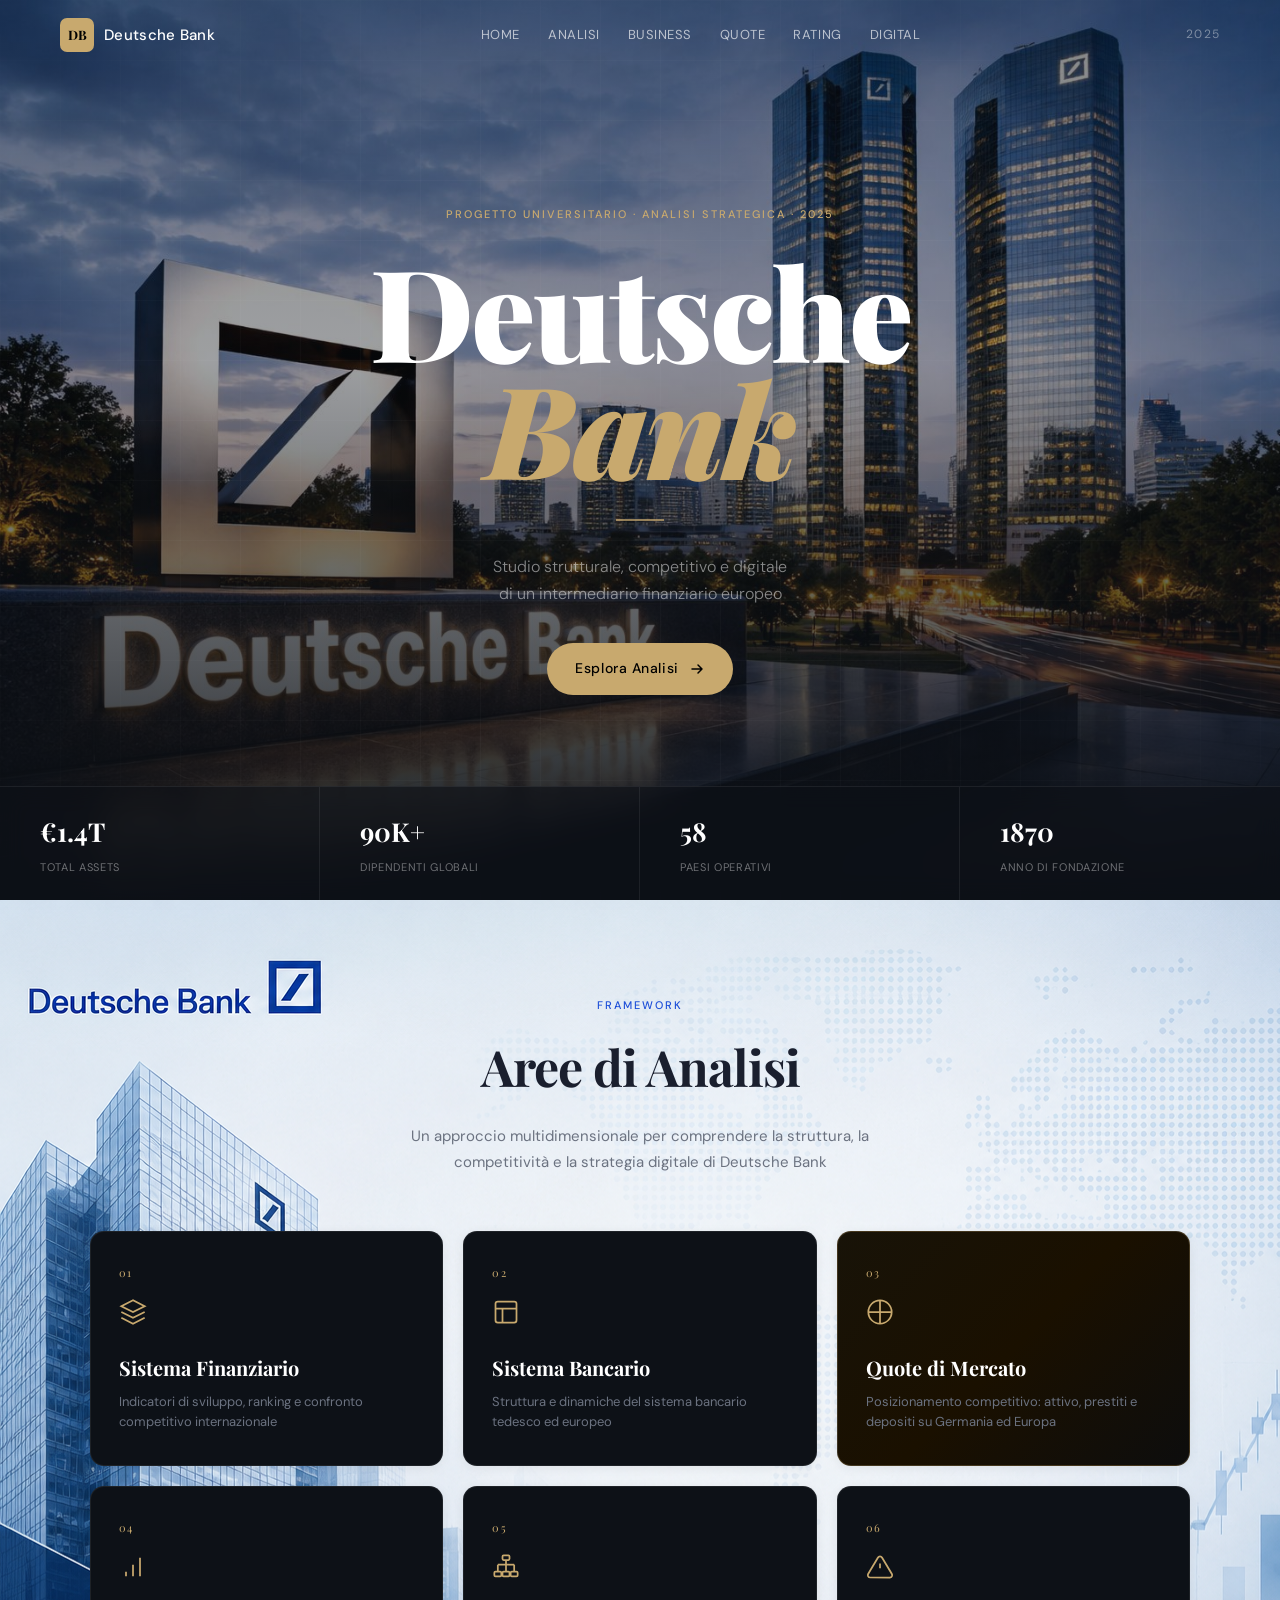
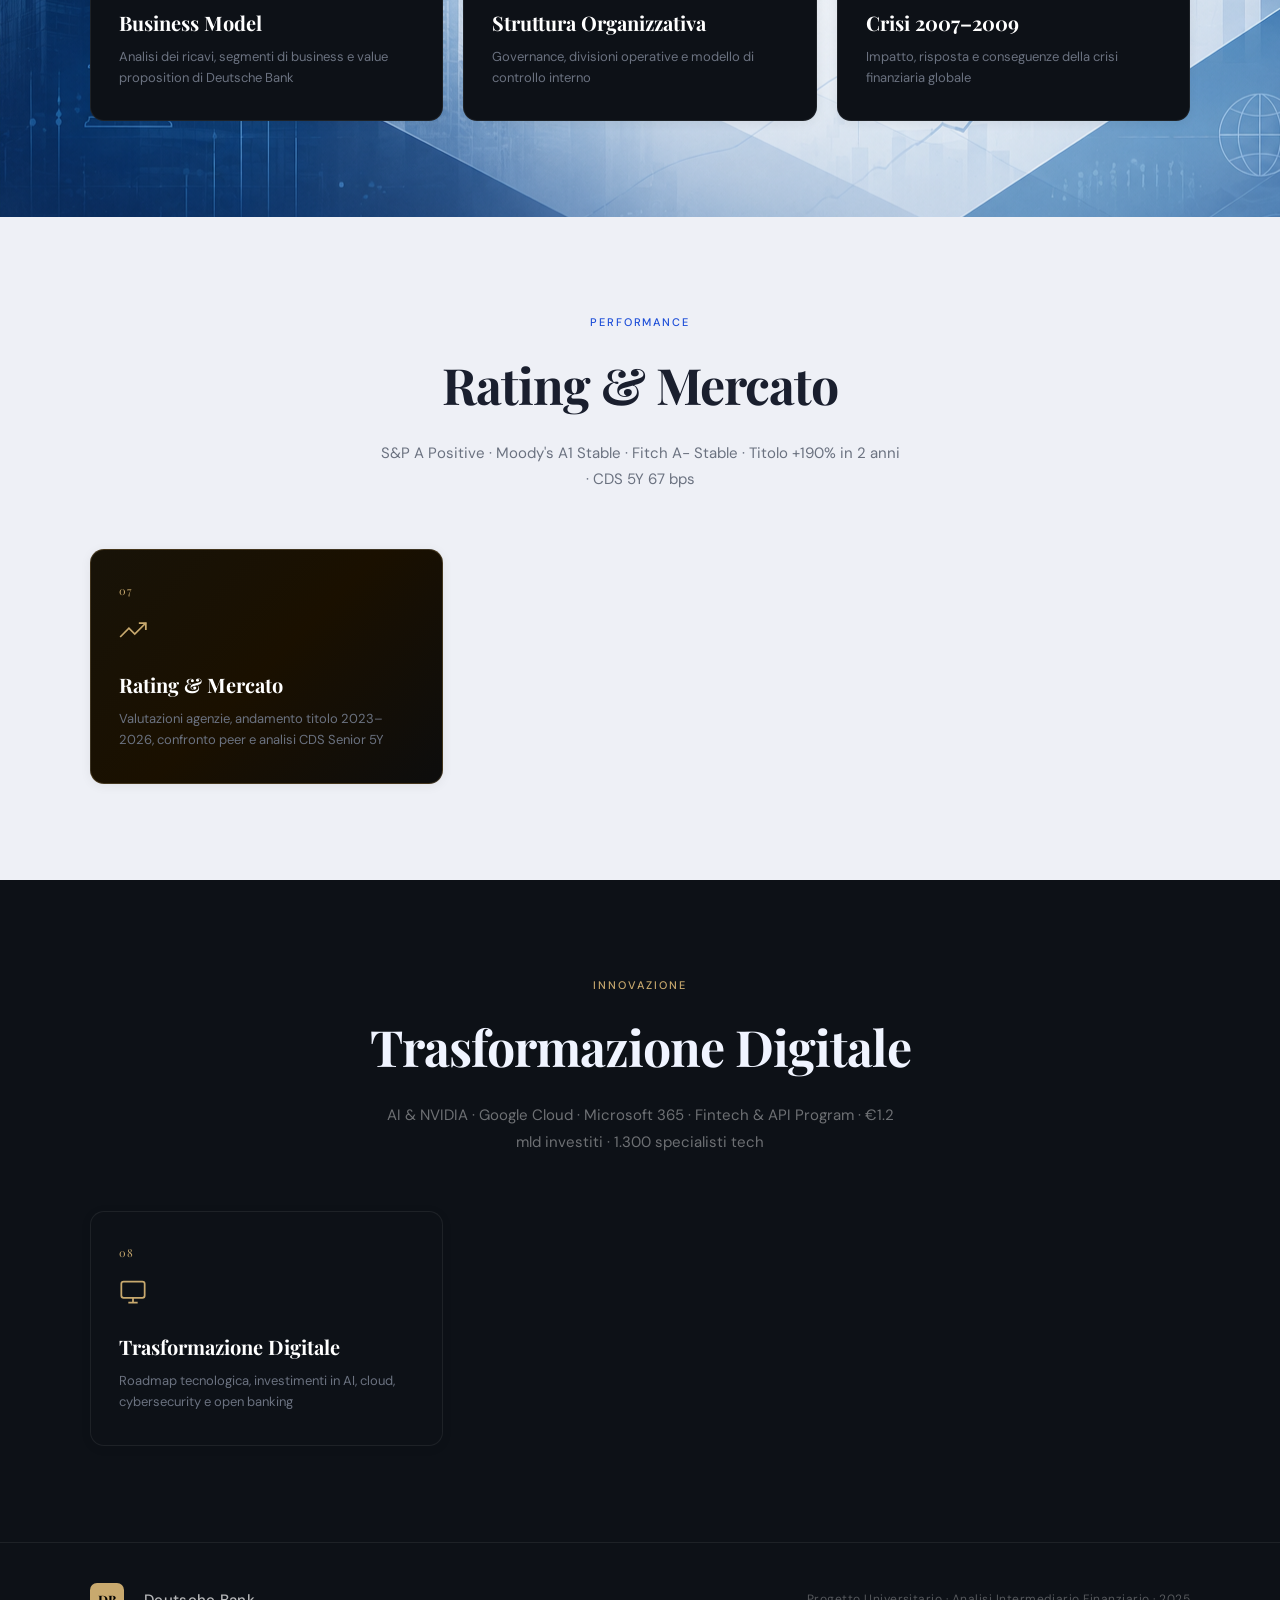
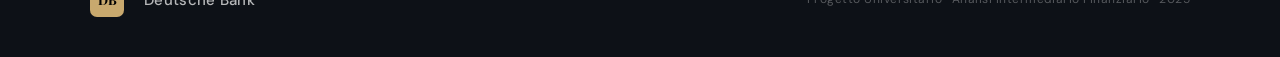
==== pj/index.html @ 519811cf "Add files via upload" ====
<!DOCTYPE html>
<html lang="it">
<head>
  <meta charset="UTF-8">
  <meta name="viewport" content="width=device-width, initial-scale=1">
  <title>Deutsche Bank | Strategic Analysis</title>
  <link rel="stylesheet" href="style.css">
  <link href="https://fonts.googleapis.com/css2?family=Playfair+Display:ital,wght@0,400;0,700;0,900;1,700&family=DM+Sans:wght@300;400;500;600&display=swap" rel="stylesheet">
</head>
<body>

<!-- ══════════════════ NAVBAR ══════════════════ -->
<header class="navbar" id="navbar">
  <div class="logo">
    <span class="logo-db">DB</span>
    <span class="logo-text">Deutsche Bank</span>
  </div>
  <nav class="nav-links">
    <a href="#home">Home</a>
    <a href="#analysis">Analisi</a>
    <a href="#parte4">Business</a>
    <a href="#quote">Quote</a>
    <a href="#rating">Rating</a>
    <a href="#digital">Digital</a>
  </nav>
  <div class="nav-year">2025</div>
</header>

<!-- ══════════════════ HERO ══════════════════ -->
<section id="home" class="hero">
  <div class="hero-bg" style="background-image: url('hero-bg.png');"></div>
  <div class="hero-overlay"></div>
  <div class="hero-grid-bg"></div>

  <div class="hero-content">
    <div class="hero-label">Progetto Universitario · Analisi Strategica · 2025</div>
    <h1 class="hero-title">
      Deutsche<br><em>Bank</em>
    </h1>
    <div class="hero-divider"></div>
    <p class="hero-sub">Studio strutturale, competitivo e digitale<br>di un intermediario finanziario europeo</p>
    <a href="#analysis" class="btn-primary">
      <span>Esplora Analisi</span>
      <svg width="16" height="16" viewBox="0 0 16 16" fill="none">
        <path d="M3 8h10M9 4l4 4-4 4" stroke="currentColor" stroke-width="1.5" stroke-linecap="round" stroke-linejoin="round"/>
      </svg>
    </a>
  </div>

  <div class="hero-stat-strip">
    <div class="hero-stat">
      <span class="stat-val">€1.4T</span>
      <span class="stat-lbl">Total Assets</span>
    </div>
    <div class="hero-stat">
      <span class="stat-val">90K+</span>
      <span class="stat-lbl">Dipendenti Globali</span>
    </div>
    <div class="hero-stat">
      <span class="stat-val">58</span>
      <span class="stat-lbl">Paesi Operativi</span>
    </div>
    <div class="hero-stat">
      <span class="stat-val">1870</span>
      <span class="stat-lbl">Anno di Fondazione</span>
    </div>
  </div>
</section>

<!-- ══════════════════ AREE DI ANALISI ══════════════════ -->
<section id="analysis" class="analysis-section" style="background-image: url('sfondo.png');">
  <div class="section-header">
    <span class="section-label">Framework</span>
    <h2 class="section-title">Aree di Analisi</h2>
    <p class="section-desc">Un approccio multidimensionale per comprendere la struttura, la competitività e la strategia digitale di Deutsche Bank</p>
  </div>

  <div class="cards-grid">
    <a href="sistema-finanziario.html" class="card card--featured">
      <div class="card-num">01</div>
      <div class="card-icon">
        <svg width="28" height="28" viewBox="0 0 24 24" fill="none" stroke="currentColor" stroke-width="1.5"><path d="M12 2L2 7l10 5 10-5-10-5z"/><path d="M2 17l10 5 10-5"/><path d="M2 12l10 5 10-5"/></svg>
      </div>
      <h3>Sistema Finanziario</h3>
      <p>Indicatori di sviluppo, ranking e confronto competitivo internazionale</p>
      <div class="card-arrow">→</div>
    </a>

    <a href="sistema-bancario.html" class="card card--featured">
      <div class="card-num">02</div>
      <div class="card-icon">
        <svg width="28" height="28" viewBox="0 0 24 24" fill="none" stroke="currentColor" stroke-width="1.5"><rect x="3" y="3" width="18" height="18" rx="2"/><path d="M3 9h18M9 21V9"/></svg>
      </div>
      <h3>Sistema Bancario</h3>
      <p>Struttura e dinamiche del sistema bancario tedesco ed europeo</p>
      <div class="card-arrow">→</div>
    </a>

    <a href="quote-mercato.html" class="card card--featured card--gold">
      <div class="card-num">03</div>
      <div class="card-icon">
        <svg width="28" height="28" viewBox="0 0 24 24" fill="none" stroke="currentColor" stroke-width="1.5"><circle cx="12" cy="12" r="10"/><path d="M12 2v20M2 12h20"/></svg>
      </div>
      <h3>Quote di Mercato</h3>
      <p>Posizionamento competitivo: attivo, prestiti e depositi su Germania ed Europa</p>
      <div class="card-arrow">→</div>
    </a>

    <a href="business-model.html" class="card card--featured">
      <div class="card-num">04</div>
      <div class="card-icon">
        <svg width="28" height="28" viewBox="0 0 24 24" fill="none" stroke="currentColor" stroke-width="1.5"><path d="M12 20V10M18 20V4M6 20v-4"/></svg>
      </div>
      <h3>Business Model</h3>
      <p>Analisi dei ricavi, segmenti di business e value proposition di Deutsche Bank</p>
      <div class="card-arrow">→</div>
    </a>
    <a href="struttura-organizzativa.html" class="card card--featured">
  <div class="card-num">05</div>
  <div class="card-icon">
    <svg width="28" height="28" viewBox="0 0 24 24" fill="none" stroke="currentColor" stroke-width="1.5">
      <rect x="9" y="2" width="6" height="4" rx="1"/>
      <rect x="2" y="16" width="6" height="4" rx="1"/>
      <rect x="9" y="16" width="6" height="4" rx="1"/>
      <rect x="16" y="16" width="6" height="4" rx="1"/>
      <line x1="12" y1="6" x2="12" y2="10"/>
      <line x1="5" y1="10" x2="19" y2="10"/>
      <line x1="5" y1="10" x2="5" y2="16"/>
      <line x1="12" y1="10" x2="12" y2="16"/>
      <line x1="19" y1="10" x2="19" y2="16"/>
    </svg>
  </div>
  <h3>Struttura Organizzativa</h3>
  <p>Governance, divisioni operative e modello di controllo interno</p>
  <div class="card-arrow">→</div>
</a>

<a href="crisi.html" class="card card--featured">
  <div class="card-num">06</div>
  <div class="card-icon">
    <svg width="28" height="28" viewBox="0 0 24 24" fill="none" stroke="currentColor" stroke-width="1.5"><path d="M10.29 3.86L1.82 18a2 2 0 0 0 1.71 3h16.94a2 2 0 0 0 1.71-3L13.71 3.86a2 2 0 0 0-3.42 0z"/><line x1="12" y1="9" x2="12" y2="13"/><line x1="12" y1="17" x2="12.01" y2="17"/></svg>
  </div>
  <h3>Crisi 2007–2009</h3>
  <p>Impatto, risposta e conseguenze della crisi finanziaria globale</p>
  <div class="card-arrow">→</div>
</a>
</section>
<!-- ══════════════════ RATING ══════════════════ -->
<section id="rating" class="section-light">
  <div class="section-header">
    <span class="section-label">Performance</span>
    <h2 class="section-title">Rating & Mercato</h2>
    <p class="section-desc">S&amp;P A Positive · Moody's A1 Stable · Fitch A− Stable · Titolo +190% in 2 anni · CDS 5Y 67 bps</p>
  </div>
  <div class="cards-grid">
    <a href="rating.html" class="card card--featured card--gold">
      <div class="card-num">07</div>
      <div class="card-icon">
        <svg width="28" height="28" viewBox="0 0 24 24" fill="none" stroke="currentColor" stroke-width="1.5"><polyline points="23 6 13.5 15.5 8.5 10.5 1 18"/><polyline points="17 6 23 6 23 12"/></svg>
      </div>
      <h3>Rating & Mercato</h3>
      <p>Valutazioni agenzie, andamento titolo 2023–2026, confronto peer e analisi CDS Senior 5Y</p>
      <div class="card-arrow">→</div>
    </a>
  </div>
</section>

<!-- ══════════════════ DIGITAL ══════════════════ -->
<section id="digital" class="section-dark">
  <div class="section-header light">
    <span class="section-label">Innovazione</span>
    <h2 class="section-title">Trasformazione Digitale</h2>
    <p class="section-desc">AI & NVIDIA · Google Cloud · Microsoft 365 · Fintech & API Program · €1.2 mld investiti · 1.300 specialisti tech</p>
  </div>
  <div class="cards-grid">
    <a href="digitalizzazione.html" class="card card--featured">
      <div class="card-num">08</div>
      <div class="card-icon">
        <svg width="28" height="28" viewBox="0 0 24 24" fill="none" stroke="currentColor" stroke-width="1.5"><rect x="2" y="3" width="20" height="14" rx="2"/><path d="M8 21h8M12 17v4"/></svg>
      </div>
      <h3>Trasformazione Digitale</h3>
      <p>Roadmap tecnologica, investimenti in AI, cloud, cybersecurity e open banking</p>
      <div class="card-arrow">→</div>
    </a>
  </div>
</section>

<!-- ══════════════════ FOOTER ══════════════════ -->
<footer class="footer">
  <div class="footer-inner">
    <div class="footer-logo">
      <span class="logo-db">DB</span>
      <span style="font-weight:500; font-size:15px; color:rgba(255,255,255,.7); letter-spacing:.02em; margin-left:10px;">Deutsche Bank</span>
    </div>
    <p class="footer-note">Progetto Universitario · Analisi Intermediario Finanziario · 2025</p>
  </div>
</footer>

<script src="script.js"></script>
</body>
</html>
---- pj/style.css ----
/* ===================================
   VARIABILI & RESET
=================================== */
:root {
  --bg:          #f7f8fc;
  --bg-2:        #eef0f6;
  --bg-dark:     #0d1117;
  --bg-dark-2:   #131926;
  --bg-card:     #ffffff;
  --bg-card-dark:#131926;

  --accent:      #c8a96e;
  --accent-2:    #1d4ed8;
  --accent-hover:#e0bf80;

  --text:        #1a1f2e;
  --text-muted:  #6b7280;
  --text-light:  #9ca3af;
  --text-white:  #f0f4ff;

  --border:      rgba(0,0,0,0.07);
  --border-dark: rgba(255,255,255,0.07);

  --radius:      14px;
  --font-display:'Playfair Display', Georgia, serif;
  --font-body:   'DM Sans', system-ui, sans-serif;

  --shadow-sm:   0 2px 12px rgba(0,0,0,0.06);
  --shadow-md:   0 8px 32px rgba(0,0,0,0.10);
  --shadow-lg:   0 20px 60px rgba(0,0,0,0.14);
}

*, *::before, *::after { margin:0; padding:0; box-sizing:border-box; }
html { scroll-behavior:smooth; }
body {
  font-family: var(--font-body);
  background: var(--bg);
  color: var(--text);
  overflow-x: hidden;
  line-height: 1.65;
}

/* ===================================
   NAVBAR
=================================== */
.navbar {
  position: fixed;
  top: 0; left: 0; right: 0;
  z-index: 1000;
  display: flex;
  align-items: center;
  justify-content: space-between;
  padding: 18px 60px;
  transition: background 0.35s, box-shadow 0.35s;
}
.navbar.scrolled {
  background: rgba(247,248,252,0.94);
  backdrop-filter: blur(16px);
  box-shadow: 0 1px 0 var(--border);
}
.logo { display:flex; align-items:center; gap:10px; text-decoration:none; }
.logo-db {
  display:inline-flex; align-items:center; justify-content:center;
  width:34px; height:34px;
  background: var(--accent); color:#000;
  font-family: var(--font-display); font-weight:700; font-size:13px;
  border-radius:7px;
}
.logo-text { font-weight:500; font-size:15px; color:white; letter-spacing:.02em; }
.logo-text.dark { color: var(--text); }

.nav-links { display:flex; gap:28px; }
.nav-links a {
  text-decoration:none; color:rgba(255,255,255,0.65); font-size:13px;
  font-weight:400; letter-spacing:.04em; text-transform:uppercase;
  transition:color 0.2s;
}
.nav-links a:hover { color:var(--accent); }
.navbar.scrolled .nav-links a { color: var(--text-muted); }
.navbar.scrolled .nav-links a:hover { color:var(--accent); }
.navbar.scrolled .logo-text { color: var(--text); }
.nav-year { font-size:12px; color:rgba(255,255,255,0.4); letter-spacing:.1em; }
.navbar.scrolled .nav-year { color:var(--text-light); }

/* ===================================
   HERO — con immagine
=================================== */
.hero {
  height: 100vh;
  min-height: 700px;
  display:flex; flex-direction:column;
  align-items:center; justify-content:center;
  position:relative; overflow:hidden;
}
.hero-bg {
  position:absolute; inset:0;
  background-size:cover; background-position:center 30%;
  background-repeat:no-repeat;
  background-color: var(--bg-dark);
}
.hero-overlay {
  position:absolute; inset:0;
  background: linear-gradient(to bottom,
    rgba(13,17,23,0.5) 0%,
    rgba(13,17,23,0.4) 40%,
    rgba(13,17,23,0.72) 75%,
    rgba(13,17,23,1.0) 100%
  );
  z-index:1;
}
.hero-grid-bg {
  position:absolute; inset:0; z-index:2;
  background-image:
    linear-gradient(rgba(255,255,255,.022) 1px, transparent 1px),
    linear-gradient(90deg, rgba(255,255,255,.022) 1px, transparent 1px);
  background-size:60px 60px;
  mask-image: radial-gradient(ellipse 80% 80% at 50% 50%, black 40%, transparent 100%);
}
.hero-content {
  text-align:center;
  position:relative; z-index:3;
  animation: fadeUp .9s ease both;
}
.hero-label {
  font-size:11px; letter-spacing:.18em; text-transform:uppercase;
  color: var(--accent); margin-bottom:28px; font-weight:500;
}
.hero-title {
  font-family: var(--font-display);
  font-size: clamp(72px, 10vw, 130px);
  font-weight:900; line-height:.92; color:white; letter-spacing:-.02em;
}
.hero-title em { font-style:italic; color: var(--accent); }
.hero-divider { width:48px; height:2px; background:var(--accent); margin:32px auto; opacity:.7; }
.hero-sub {
  font-size:16px; color:rgba(255,255,255,0.5); line-height:1.7;
  font-weight:300; max-width:420px; margin:0 auto 36px;
}
.btn-primary {
  display:inline-flex; align-items:center; gap:10px;
  padding:14px 28px; background:var(--accent); color:#000;
  text-decoration:none; font-size:14px; font-weight:500;
  letter-spacing:.04em; border-radius:40px; transition:all .3s;
}
.btn-primary:hover {
  background:var(--accent-hover); transform:translateY(-2px);
  box-shadow: 0 12px 30px rgba(200,169,110,.3);
}
.hero-stat-strip {
  position:absolute; bottom:0; left:0; right:0; z-index:3;
  display:grid; grid-template-columns:repeat(4,1fr);
  border-top:1px solid var(--border-dark);
  background:rgba(13,17,23,0.62);
  backdrop-filter:blur(12px);
}
.hero-stat {
  padding:24px 40px;
  display:flex; flex-direction:column; gap:4px;
  border-right:1px solid var(--border-dark);
}
.hero-stat:last-child { border-right:none; }
.stat-val { font-family:var(--font-display); font-size:26px; font-weight:700; color:white; }
.stat-lbl { font-size:11px; color:rgba(255,255,255,0.4); letter-spacing:.06em; text-transform:uppercase; }

/* ===================================
   UTILITY — sezioni
=================================== */
.section-header { text-align:center; margin-bottom:56px; }
.section-label {
  font-size:11px; letter-spacing:.18em; text-transform:uppercase;
  color:var(--accent-2); font-weight:500; margin-bottom:12px; display:block;
}
.section-title {
  font-family:var(--font-display); font-size:clamp(34px, 4vw, 50px);
  font-weight:700; color:var(--text); letter-spacing:-.02em; margin-bottom:14px;
}
.section-desc { font-size:15px; color:var(--text-muted); max-width:520px; margin:0 auto; line-height:1.75; }

/* dark variant */
.section-header.light .section-label { color:var(--accent); }
.section-header.light .section-title { color:var(--text-white); }
.section-header.light .section-desc  { color:rgba(255,255,255,.4); }

/* ===================================
   CARDS GRID (Aree di Analisi)
=================================== */
.analysis-section {
  background: var(--bg);
  padding: 96px 60px;
}
.cards-grid {
  max-width:1100px; margin:0 auto;
  display:grid; grid-template-columns:repeat(3,1fr); gap:20px;
}
.card {
  background:var(--bg-card); border:1px solid var(--border); border-radius:var(--radius);
  padding:32px 28px; text-decoration:none; color:var(--text);
  transition:all .3s; position:relative; overflow:hidden; cursor:default;
  box-shadow: var(--shadow-sm);
}
.card::before {
  content:''; position:absolute; bottom:0; left:0; right:0; height:3px;
  background:linear-gradient(90deg, var(--accent-2), var(--accent));
  transform:scaleX(0); transform-origin:left; transition:transform .3s;
}
.card:hover::before { transform:scaleX(1); }
.card:hover { transform:translateY(-4px); box-shadow:var(--shadow-md); }

/* card collegata (dark) */
.card--featured {
  cursor:pointer; background:var(--bg-dark);
  color:white; border-color:rgba(255,255,255,0.07);
}
.card--featured .card-num  { color:var(--accent); }
.card--featured h3         { color:white; }
.card--featured p          { color:rgba(255,255,255,.5); }
.card--featured .card-icon { color:var(--accent); }
.card--featured::before { background:linear-gradient(90deg, var(--accent), #e0bf80); }

.card--gold {
  background:linear-gradient(135deg, #181308 0%, #1a1000 50%, #0d0d0d 100%);
  border:1px solid rgba(200,169,110,.25) !important;
}
.card--gold::before { background:linear-gradient(90deg, var(--accent), #f5d78a) !important; }

.card-num {
  font-family:var(--font-display); font-size:11px; letter-spacing:.12em;
  color:var(--text-light); margin-bottom:16px;
}
.card-icon   { margin-bottom:16px; color:var(--accent-2); }
.card h3     { font-family:var(--font-display); font-size:20px; font-weight:700; margin-bottom:8px; }
.card p      { font-size:13px; color:var(--text-muted); line-height:1.6; }
.card-arrow  {
  position:absolute; top:28px; right:28px; font-size:18px;
  color:var(--accent); opacity:0; transition:all .3s; transform:translateX(-6px);
}
.card--featured:hover .card-arrow { opacity:1; transform:translateX(0); }

/* ===================================
   PARTE 4 — Hero immagine + contenuto
=================================== */
.parte4-section {
  background: var(--bg-2);
  padding: 0;
}

/* Striscia immagine hero fullwidth */
.parte4-hero-img {
  position: relative;
  height: 440px;
  overflow: hidden;
}
.parte4-hero-img img {
  width: 100%; height: 100%;
  object-fit: cover; object-position: center 35%;
  display: block;
}
.parte4-img-overlay {
  position: absolute; inset: 0;
  background: linear-gradient(
    to right,
    rgba(13,17,23,0.85) 0%,
    rgba(13,17,23,0.45) 50%,
    rgba(13,17,23,0.1) 100%
  );
  display: flex;
  align-items: center;
  padding: 0 80px;
}
.parte4-img-caption {
  max-width: 560px;
}
.parte4-img-caption .section-label {
  color: var(--accent);
}
.parte4-img-caption h2 {
  font-family: var(--font-display);
  font-size: clamp(36px, 5vw, 62px);
  font-weight: 900;
  line-height: .95;
  letter-spacing: -.02em;
  color: white;
  margin-bottom: 16px;
}
.parte4-img-caption h2 em { font-style: italic; color: var(--accent); }
.parte4-img-caption p {
  font-size: 15px;
  color: rgba(255,255,255,.55);
  line-height: 1.7;
  max-width: 440px;
}

/* Contenuto sotto l'immagine */
.parte4-body {
  max-width: 1100px;
  margin: 0 auto;
  padding: 72px 60px;
}

/* Schede business model */
.parte4-grid {
  display: grid;
  grid-template-columns: repeat(3,1fr);
  gap: 20px;
  margin-bottom: 56px;
}
.p4-card {
  background: var(--bg-card);
  border: 1px solid var(--border);
  border-radius: var(--radius);
  padding: 28px 24px;
  box-shadow: var(--shadow-sm);
  transition: all .25s;
}
.p4-card:hover {
  transform: translateY(-3px);
  box-shadow: var(--shadow-md);
}
.p4-card-label {
  font-size: 10px; letter-spacing: .16em; text-transform: uppercase;
  color: var(--accent-2); font-weight: 600; margin-bottom: 10px;
}
.p4-card-title {
  font-family: var(--font-display); font-size: 18px; font-weight: 700;
  color: var(--text); margin-bottom: 10px;
}
.p4-card p { font-size: 13px; color: var(--text-muted); line-height: 1.65; }
.p4-card-num {
  display: inline-block;
  width: 32px; height: 32px; line-height: 32px; text-align: center;
  background: var(--bg-2); border-radius: 50%;
  font-size: 12px; font-weight: 700; color: var(--accent);
  margin-bottom: 14px;
  font-family: var(--font-display);
}

/* Tabella ricavi per segmento */
.p4-table-section { margin-top: 0; }
.p4-table-title {
  font-family: var(--font-display); font-size: 20px; font-weight: 700;
  color: var(--text); margin-bottom: 20px;
  display: flex; align-items: center; gap: 12px;
}
.p4-table-title::after {
  content: ''; flex: 1; height: 1px; background: var(--border);
}
table.p4-table {
  width: 100%; border-collapse: collapse;
  background: var(--bg-card);
  border-radius: var(--radius);
  overflow: hidden;
  box-shadow: var(--shadow-sm);
}
table.p4-table th {
  padding: 12px 16px;
  background: var(--bg-2);
  text-align: left;
  font-size: 11px; letter-spacing: .06em; text-transform: uppercase;
  color: var(--text-muted); font-weight: 600;
  border-bottom: 1px solid var(--border);
}
table.p4-table td {
  padding: 13px 16px;
  border-bottom: 1px solid var(--border);
  font-size: 13.5px; color: var(--text);
}
table.p4-table tbody tr:last-child td { border-bottom: none; }
table.p4-table tbody tr:hover td { background: var(--bg-2); }
table.p4-table td.accent-val { color: var(--accent-2); font-weight: 600; }
table.p4-table td.positive { color: #059669; font-weight: 600; }
table.p4-table td.negative { color: #dc2626; font-weight: 600; }
table.p4-table tr.total-row td { font-weight: 700; background: var(--bg-2); border-top: 2px solid var(--border); }

/* ===================================
   QUOTE PREVIEW SECTION
=================================== */
.quote-preview-section {
  background: var(--bg-dark);
  padding: 96px 60px;
}
.quote-preview-section .section-title { color: white; }
.quote-preview-section .section-label { color: var(--accent); }
.quote-preview-section .section-desc  { color: rgba(255,255,255,.4); }

.quote-grid {
  max-width: 1100px; margin: 0 auto 48px;
  display: grid; grid-template-columns: repeat(3,1fr); gap: 24px;
}
.quote-card {
  background: var(--bg-dark-2);
  border: 1px solid rgba(255,255,255,.06);
  border-radius: 16px; padding: 32px 28px; transition: all .3s;
}
.quote-card:hover {
  border-color: rgba(200,169,110,.2); transform:translateY(-3px);
  box-shadow: 0 16px 40px rgba(0,0,0,.3);
}
.quote-card-label {
  font-size:10px; letter-spacing:.15em; text-transform:uppercase;
  color:rgba(255,255,255,.35); margin-bottom:10px; font-weight:600;
}
.quote-card-value {
  font-family:var(--font-display); font-size:28px; font-weight:700;
  color:white; margin-bottom:28px; letter-spacing:-.01em;
}
.quote-markets { display:flex; flex-direction:column; gap:16px; }
.quote-market {
  display:grid; grid-template-columns:22px 1fr 44px 80px;
  align-items:center; gap:10px;
}
.qm-flag { font-size:16px; line-height:1; }
.qm-bar-wrap { height:6px; background:rgba(255,255,255,.06); border-radius:3px; overflow:hidden; }
.qm-bar {
  height:100%; width:var(--pct);
  background:linear-gradient(90deg, var(--accent), #e0bf80);
  border-radius:3px;
  animation: barGrow 1.2s cubic-bezier(.22,1,.36,1) both;
  animation-delay:.4s;
}
.qm-bar--eu { background:linear-gradient(90deg, #3b82f6, #60a5fa); }
@keyframes barGrow { from { width:0; } to { width:var(--pct); } }
.qm-pct { font-size:13px; font-weight:600; color:var(--accent); text-align:right; font-family:var(--font-display); }
.quote-market:has(.qm-bar--eu) .qm-pct { color:#60a5fa; }
.qm-geo { font-size:10px; color:rgba(255,255,255,.35); letter-spacing:.04em; text-transform:uppercase; }

.quote-cta { text-align:center; max-width:1100px; margin:0 auto; }
.btn-outline {
  display:inline-flex; align-items:center; gap:10px;
  padding:14px 28px; border:1px solid rgba(200,169,110,.35); color:var(--accent);
  text-decoration:none; font-size:13px; font-weight:500; letter-spacing:.04em;
  border-radius:40px; transition:all .3s;
}
.btn-outline:hover {
  background:rgba(200,169,110,.08); border-color:var(--accent);
  transform:translateY(-2px); box-shadow:0 8px 24px rgba(200,169,110,.12);
}

/* ===================================
   SEZIONI RATING / DIGITAL
=================================== */
.section-light { background:var(--bg-2); padding:96px 60px; }
.section-dark  { background:var(--bg-dark); padding:96px 60px; }
.section-dark .section-title { color:white; }
.section-dark .section-label { color:var(--accent-2); }
.section-dark .section-desc  { color:rgba(255,255,255,.4); }

.placeholder-block {
  max-width:500px; margin:0 auto; padding:80px 40px;
  border:1px dashed rgba(0,0,0,.12); border-radius:12px;
  display:flex; flex-direction:column; align-items:center; gap:16px;
  color:var(--text-muted); text-align:center;
}
.section-dark .placeholder-block { border-color:rgba(255,255,255,.1); color:rgba(255,255,255,.25); }
.placeholder-block p { font-size:14px; letter-spacing:.04em; }

/* ===================================
   FOOTER
=================================== */
.footer {
  background: var(--bg-dark);
  border-top: 1px solid var(--border-dark);
  padding: 40px 60px;
}
.footer-inner {
  max-width:1100px; margin:0 auto;
  display:flex; align-items:center; justify-content:space-between;
}
.footer-logo { display:flex; align-items:center; gap:10px; }
.footer-note { font-size:12px; color:rgba(255,255,255,.3); letter-spacing:.04em; }

/* ===================================
   SUBPAGES — SISTEMA FINANZIARIO / BANCARIO
=================================== */
body.fin-page { background:#f7f8fc; color:var(--text); }
.fin-navbar {
  position:fixed; top:0; left:0; right:0; z-index:100;
  display:flex; align-items:center; justify-content:space-between;
  padding:18px 60px;
  background:rgba(247,248,252,0.94);
  backdrop-filter:blur(16px);
  border-bottom:1px solid var(--border);
}
.fin-back {
  display:inline-flex; align-items:center; gap:8px;
  text-decoration:none; color:var(--text-muted); font-size:13px;
  letter-spacing:.04em; transition:color .2s;
}
.fin-back:hover { color:var(--accent-2); }
.fin-hero {
  padding:130px 60px 60px;
  max-width:1200px; margin:0 auto;
}
.fin-hero-label { font-size:11px; letter-spacing:.2em; text-transform:uppercase; color:var(--accent-2); margin-bottom:16px; }
.fin-hero-title {
  font-family:var(--font-display); font-size:clamp(42px,6vw,72px);
  font-weight:900; line-height:1; letter-spacing:-.02em; color:var(--text); margin-bottom:20px;
}
.fin-hero-title em { font-style:italic; color:var(--accent); }
.fin-hero-desc { font-size:15px; color:var(--text-muted); max-width:560px; line-height:1.7; }

.fin-dashboard { max-width:1200px; margin:0 auto; padding:20px 60px 80px; display:flex; flex-direction:column; gap:48px; }
.fin-block {
  background:var(--bg-card); border:1px solid var(--border); border-radius:var(--radius);
  overflow:hidden; box-shadow:var(--shadow-sm);
}
.fin-block-header {
  display:flex; align-items:center; gap:16px;
  padding:20px 28px; border-bottom:1px solid var(--border);
  background:var(--bg-2);
}
.fin-block-num {
  font-family:var(--font-display); font-size:11px; color:var(--accent-2);
  letter-spacing:.12em; padding:4px 10px;
  border:1px solid rgba(29,78,216,.2); border-radius:20px;
}
.fin-block-title {
  font-size:13px; font-weight:600; letter-spacing:.08em;
  text-transform:uppercase; color:var(--text);
}
.fin-block-body { display:grid; grid-template-columns:1fr 1fr; }
.fin-block-body.full { grid-template-columns:1fr; }
.fin-table-wrap { padding:20px 28px; border-right:1px solid var(--border); overflow-x:auto; }
.fin-block-body.full .fin-table-wrap { border-right:none; }
.fin-chart-wrap { padding:20px 16px; }
.fin-comment {
  grid-column:1/-1; padding:16px 28px;
  border-top:1px solid var(--border);
  font-size:13px; color:var(--text-muted); line-height:1.7; font-style:italic;
  background:var(--bg-2);
}

/* Tabelle nelle subpages */
table { width:100%; border-collapse:collapse; font-size:12.5px; }
thead tr { border-bottom:2px solid var(--border); }
th {
  padding:10px 12px; text-align:center;
  font-weight:600; font-size:11px; letter-spacing:.06em; text-transform:uppercase;
  color:var(--text-muted); white-space:nowrap;
}
th:first-child { text-align:left; }
td { padding:9px 12px; border-bottom:1px solid var(--border); text-align:center; color:var(--text); }
td:first-child { text-align:left; font-weight:600; color:var(--text); }
tbody tr:last-child td { border-bottom:none; }
tbody tr:hover td { background:var(--bg-2); }
td.positive { color:#059669; font-weight:600; }
td.negative { color:#dc2626; font-weight:600; }
.germany-row td { color:var(--accent-2) !important; font-weight:700 !important; }

.chart-box     { width:100%; height:260px; }
.chart-box-full{ width:100%; height:300px; padding:0 16px; }

/* ===================================
   ANIMAZIONI
=================================== */
@keyframes fadeUp {
  from { opacity:0; transform:translateY(24px); }
  to   { opacity:1; transform:translateY(0); }
}
.fin-block { animation:fadeUp .6s ease both; }

/* ===================================
   RESPONSIVE
=================================== */
@media (max-width:1000px) {
  .quote-grid { grid-template-columns:1fr; max-width:480px; }
  .parte4-grid { grid-template-columns:1fr 1fr; }
}
@media (max-width:900px) {
  .navbar { padding:18px 24px; }
  .nav-year { display:none; }
  .hero-stat-strip { grid-template-columns:repeat(2,1fr); }
  .cards-grid { grid-template-columns:1fr 1fr; }
  .analysis-section, .section-dark, .section-light,
  .quote-preview-section, .parte4-body { padding:64px 24px; }
  .fin-navbar { padding:16px 24px; }
  .fin-hero, .fin-dashboard { padding-left:24px; padding-right:24px; }
  .fin-block-body { grid-template-columns:1fr; }
  .fin-table-wrap { border-right:none; border-bottom:1px solid var(--border); }
  .parte4-img-overlay { padding:0 36px; }
  .parte4-hero-img { height:340px; }
}
@media (max-width:600px) {
  .cards-grid { grid-template-columns:1fr; }
  .parte4-grid { grid-template-columns:1fr; }
  .hero-stat-strip { display:none; }
  .nav-links { display:none; }
  .parte4-img-overlay { padding:0 24px; }
  .parte4-hero-img { height:280px; }
}
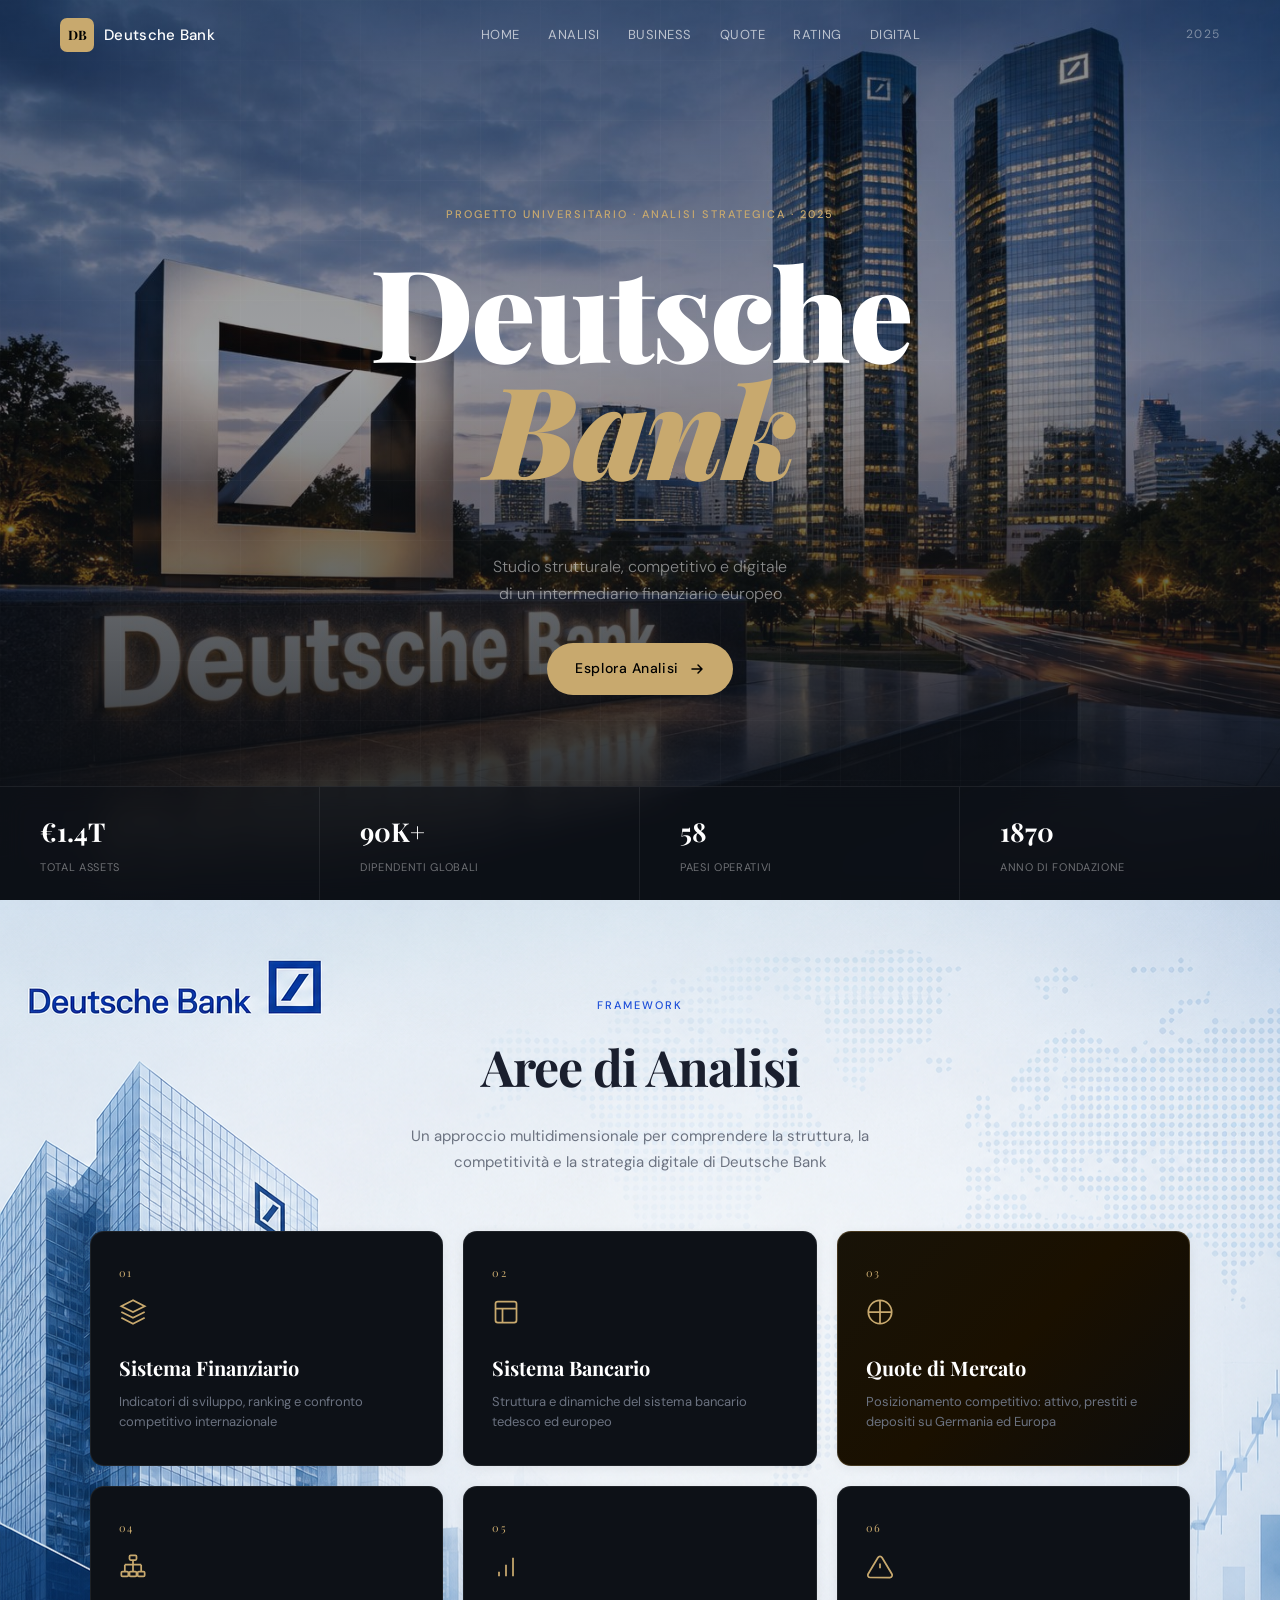
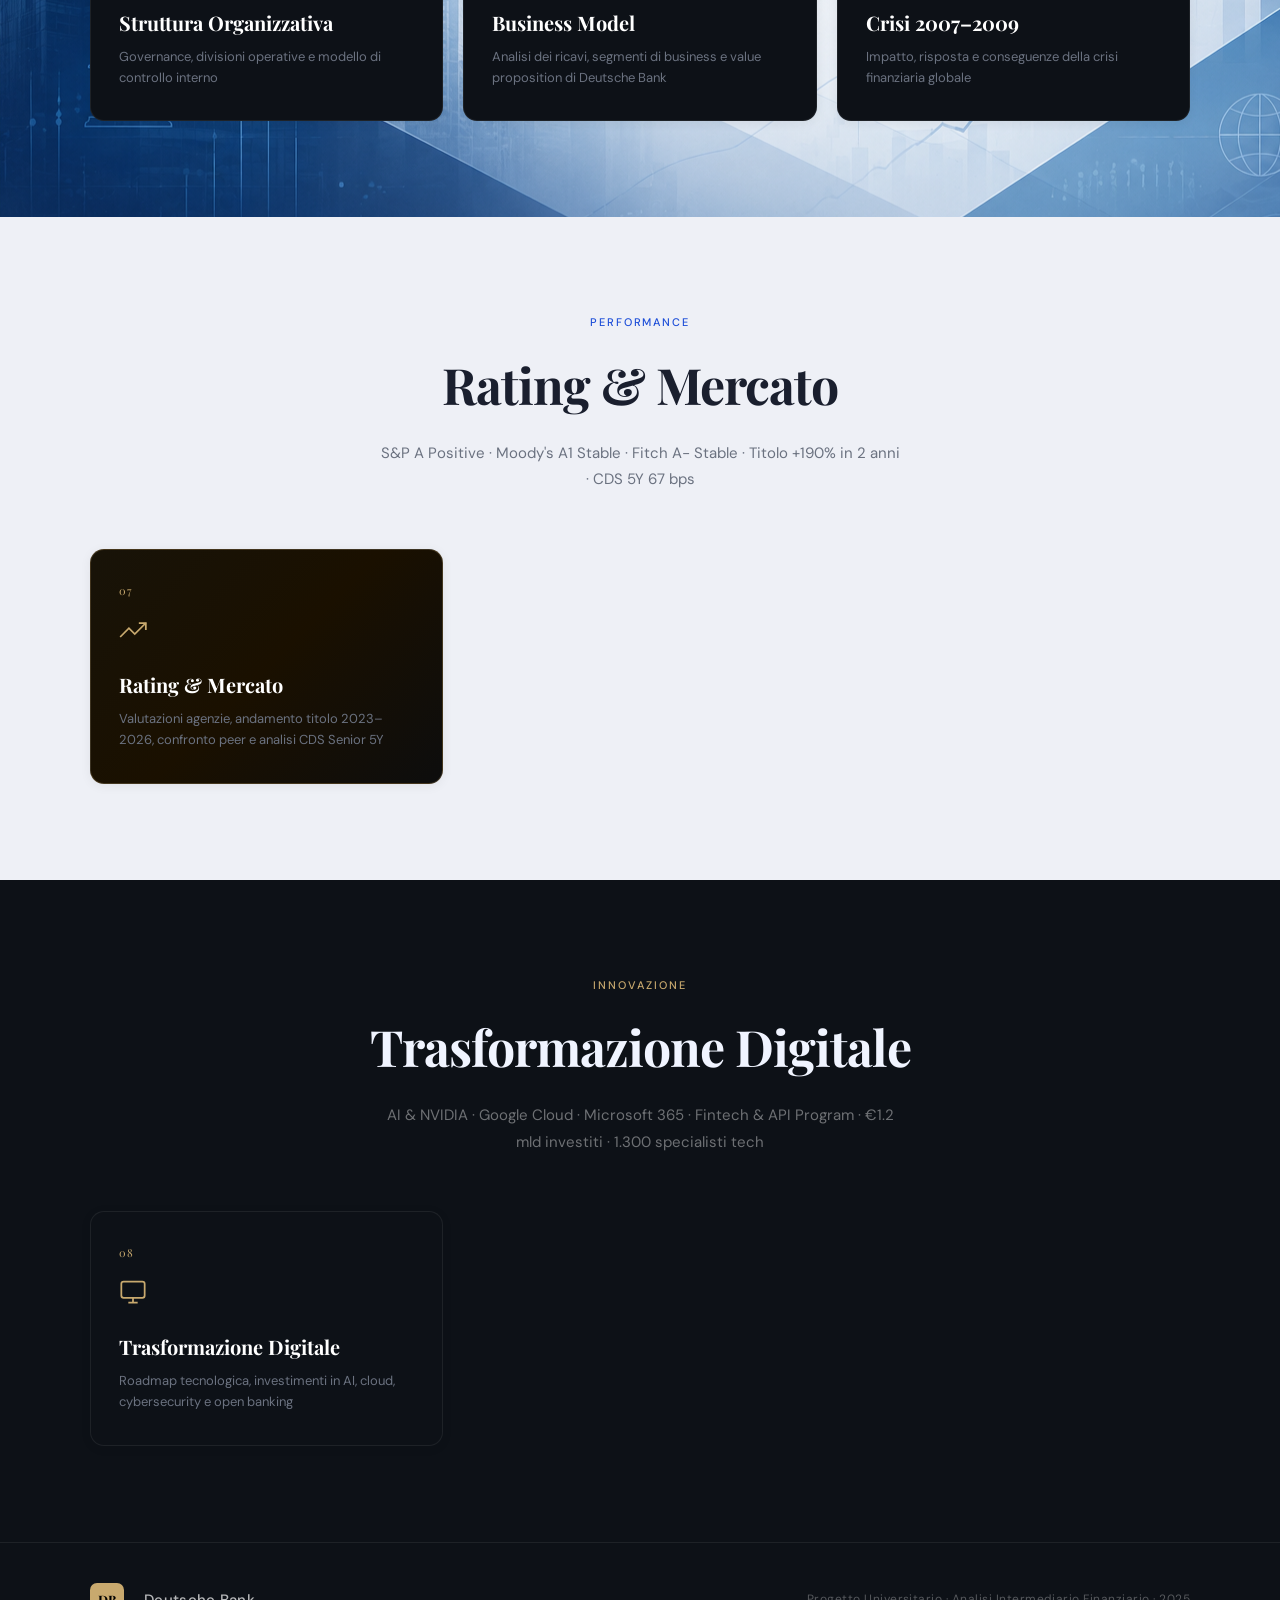
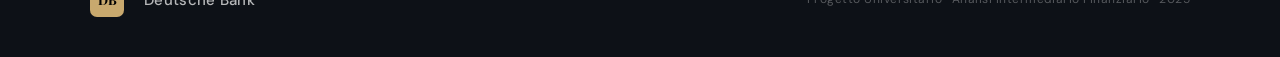
==== commit c1dcf6d7: "Update index.html" ====
--- a/pj/index.html
+++ b/pj/index.html
@@ -106,17 +106,8 @@
       <div class="card-arrow">→</div>
     </a>
 
-    <a href="business-model.html" class="card card--featured">
-      <div class="card-num">04</div>
-      <div class="card-icon">
-        <svg width="28" height="28" viewBox="0 0 24 24" fill="none" stroke="currentColor" stroke-width="1.5"><path d="M12 20V10M18 20V4M6 20v-4"/></svg>
-      </div>
-      <h3>Business Model</h3>
-      <p>Analisi dei ricavi, segmenti di business e value proposition di Deutsche Bank</p>
-      <div class="card-arrow">→</div>
-    </a>
     <a href="struttura-organizzativa.html" class="card card--featured">
-  <div class="card-num">05</div>
+  <div class="card-num">04</div>
   <div class="card-icon">
     <svg width="28" height="28" viewBox="0 0 24 24" fill="none" stroke="currentColor" stroke-width="1.5">
       <rect x="9" y="2" width="6" height="4" rx="1"/>
@@ -135,6 +126,16 @@
   <div class="card-arrow">→</div>
 </a>
 
+    <a href="business-model.html" class="card card--featured">
+      <div class="card-num">05</div>
+      <div class="card-icon">
+        <svg width="28" height="28" viewBox="0 0 24 24" fill="none" stroke="currentColor" stroke-width="1.5"><path d="M12 20V10M18 20V4M6 20v-4"/></svg>
+      </div>
+      <h3>Business Model</h3>
+      <p>Analisi dei ricavi, segmenti di business e value proposition di Deutsche Bank</p>
+      <div class="card-arrow">→</div>
+    </a>
+
 <a href="crisi.html" class="card card--featured">
   <div class="card-num">06</div>
   <div class="card-icon">
